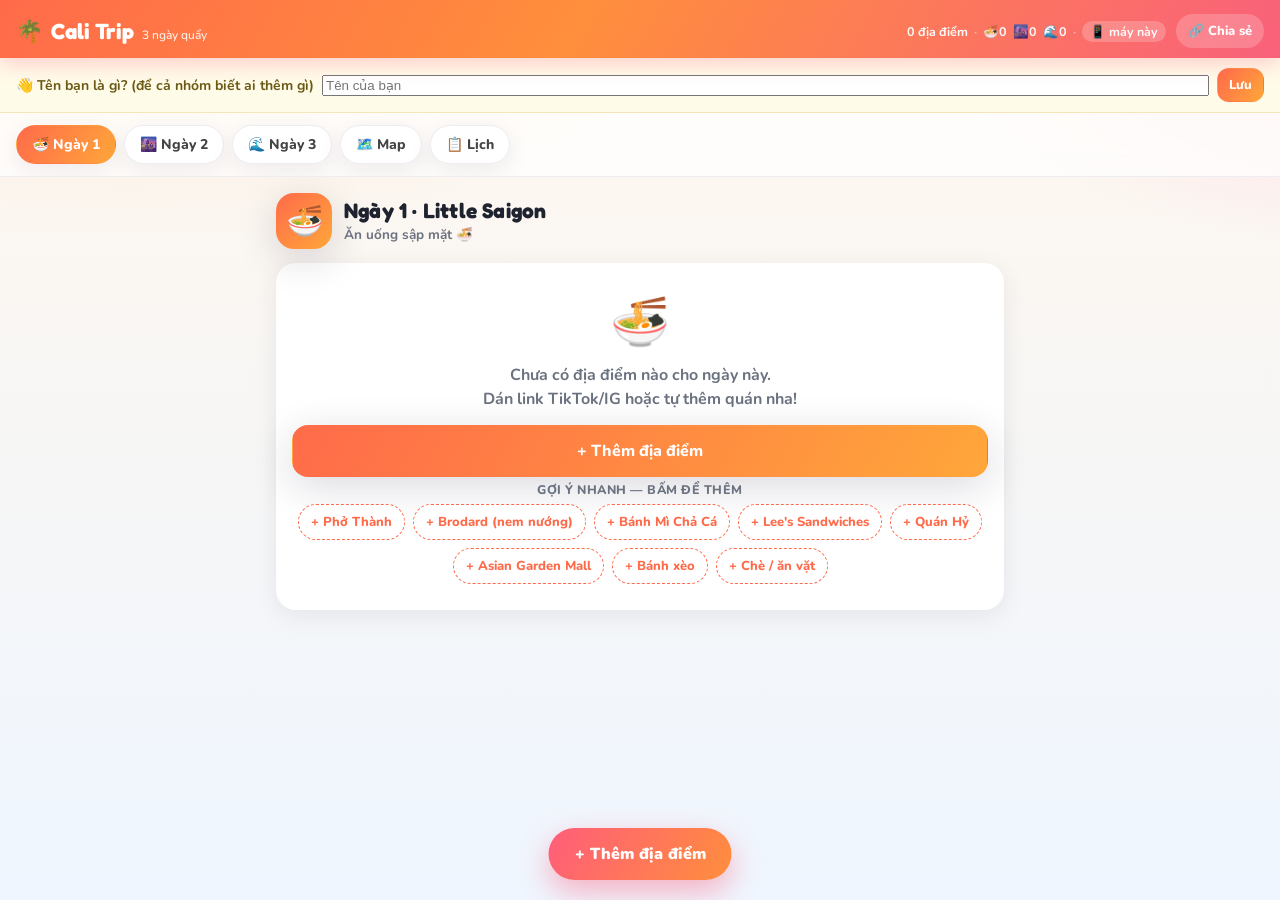
==== cali-trip/index.html @ a70340b1 "Add Cali Trip 3-day group travel planner (static, /cali-trip) Co-Authored-By: Claude Opus 4.8 <norep" ====
<!DOCTYPE html>
<html lang="vi">
<head>
<meta charset="utf-8">
<meta name="viewport" content="width=device-width, initial-scale=1, viewport-fit=cover">
<title>Cali Trip · 3 ngày</title>
<link rel="preconnect" href="https://fonts.googleapis.com">
<link rel="preconnect" href="https://fonts.gstatic.com" crossorigin>
<link href="https://fonts.googleapis.com/css2?family=Fredoka:wght@500;600;700&family=Nunito:wght@400;600;700;800;900&display=swap" rel="stylesheet">
<link rel="stylesheet" href="styles.css"/>
<script defer src="app.js"></script>
</head>
<body>
<header>
  <div class="brand">🌴 <span>Cali Trip</span> <small>3 ngày quẩy</small></div>
  <div class="spacer"></div>
  <div class="stats" id="stats"></div>
  <button class="ghost-top" data-act="io">🔗 Chia sẻ</button>
</header>

<div id="nameBar" class="namebar hidden"></div>

<nav id="tabs" class="tabs"></nav>

<main id="view"></main>

<button id="fab" class="fab">+ Thêm địa điểm</button>

<div id="modal" class="modal hidden"></div>
<div id="ioModal" class="modal hidden"></div>
<div id="toast" class="toast hidden"></div>
</body>
</html>
---- cali-trip/styles.css ----
:root{
  --bg1:#fff7ed; --bg2:#fef2f6; --bg3:#eff6ff;
  --ink:#1f2330; --muted:#6b7280; --line:#ececf1;
  --card:#ffffff; --radius:20px;
  --shadow:0 6px 24px rgba(30,20,50,.08);
  --shadow2:0 10px 40px rgba(30,20,50,.16);
  --c1:#ff6b4a; --c2:#ffa63a;
}
*{box-sizing:border-box;-webkit-tap-highlight-color:transparent}
html,body{margin:0;padding:0}
body{
  font-family:'Nunito',system-ui,-apple-system,Segoe UI,Roboto,sans-serif;
  color:var(--ink);
  background:
    radial-gradient(1200px 600px at 10% -10%, #ffe9d6 0%, transparent 55%),
    radial-gradient(1000px 500px at 110% 0%, #ffd9e6 0%, transparent 50%),
    linear-gradient(180deg, var(--bg1), var(--bg3));
  min-height:100vh; padding-bottom:96px;
}
h1,h2,h3{font-family:'Fredoka',sans-serif;margin:0;letter-spacing:.2px}
a{color:inherit}
button{font-family:inherit;cursor:pointer;border:none;background:none}
.hidden{display:none !important}

/* header */
header{
  position:sticky;top:0;z-index:30;
  display:flex;align-items:center;gap:10px;flex-wrap:wrap;
  padding:14px 16px 10px;
  background:linear-gradient(120deg,#ff6b4a,#ff8e3c 45%,#f9617b);
  color:#fff;box-shadow:0 6px 20px rgba(249,97,123,.28);
}
.brand{display:flex;align-items:baseline;gap:8px;font-family:'Fredoka';font-weight:700;font-size:22px}
.brand small{font-weight:500;font-size:12px;opacity:.9;font-family:'Nunito'}
header .spacer{flex:1}
.stats{display:flex;align-items:center;gap:6px;font-size:12.5px;font-weight:700;opacity:.96;flex-wrap:wrap}
.stats .dot{opacity:.5}
.stats .mode{background:rgba(255,255,255,.22);padding:2px 8px;border-radius:999px}
.ghost-top{background:rgba(255,255,255,.2);color:#fff;border-radius:999px;padding:8px 12px;font-weight:800;font-size:13px}
.ghost-top:active{transform:scale(.96)}

/* name bar */
.namebar{
  display:flex;gap:8px;align-items:center;flex-wrap:wrap;
  background:#fffbe9;border-bottom:1px solid #f4e6b8;
  padding:10px 16px;font-weight:700;font-size:14px;color:#6b5a16
}
.namebar input{flex:1;min-width:140px}

/* tabs */
.tabs{
  position:sticky;top:56px;z-index:20;
  display:flex;gap:8px;overflow-x:auto;padding:12px 16px;
  background:rgba(255,255,255,.72);backdrop-filter:blur(8px);
  border-bottom:1px solid var(--line);scrollbar-width:none
}
.tabs::-webkit-scrollbar{display:none}
.tab{
  white-space:nowrap;border-radius:999px;padding:9px 15px;font-weight:800;font-size:14px;
  background:#fff;color:#444;border:1.5px solid var(--line);box-shadow:var(--shadow)
}
.tab.active{background:linear-gradient(120deg,var(--c1),var(--c2));color:#fff;border-color:transparent}

main{padding:16px 16px 10px;max-width:760px;margin:0 auto}

/* day view */
.dayview .dayhead{display:flex;gap:12px;align-items:center;margin-bottom:14px}
.dayhead .dayemoji{
  font-size:30px;width:56px;height:56px;flex:none;display:grid;place-items:center;border-radius:18px;
  background:linear-gradient(135deg,var(--c1),var(--c2));box-shadow:var(--shadow2)
}
.dayhead h2{font-size:21px}
.dayhead p{margin:2px 0 0;color:var(--muted);font-weight:700;font-size:13.5px}

.slot{margin:18px 0}
.slothead{
  font-family:'Fredoka';font-weight:600;font-size:15px;margin:0 2px 10px;
  display:flex;align-items:center;gap:8px;color:#333
}
.slothead .count{font-size:12px;background:#fff;border:1.5px solid var(--line);color:var(--muted);border-radius:999px;padding:1px 8px}
.cards{display:flex;flex-direction:column;gap:12px}

.card{
  background:var(--card);border-radius:var(--radius);padding:14px 14px 12px;
  box-shadow:var(--shadow);border-left:5px solid var(--c1);position:relative;overflow:hidden
}
.card.local{border-left-style:dashed;background:#fffdf8}
.cardtop{display:flex;align-items:flex-start;gap:10px}
.cardname{font-family:'Fredoka';font-weight:600;font-size:17px;line-height:1.25;flex:1;word-break:break-word}
.vote{
  flex:none;background:#fff;border:1.5px solid var(--line);border-radius:999px;
  padding:7px 12px;font-weight:800;font-size:14px;color:#444;display:flex;gap:4px;align-items:center;transition:.12s
}
.vote b{font-variant-numeric:tabular-nums}
.vote.on{background:linear-gradient(120deg,#ff5d7a,#ff8a5c);color:#fff;border-color:transparent;box-shadow:0 4px 12px rgba(255,93,122,.35)}
.vote:active{transform:scale(.93)}
.meta{display:flex;align-items:center;gap:6px;flex-wrap:wrap;margin:8px 0 0}
.pill{font-size:11.5px;font-weight:800;background:#f4f4f8;color:#555;border-radius:999px;padding:3px 9px}
.pill.warn{background:#fff3d6;color:#8a6d13}
.by{font-size:12px;color:var(--muted);font-weight:700;margin-left:auto}
.notes{margin:9px 0 0;font-size:14px;color:#3a3f4d;line-height:1.5;white-space:pre-wrap}
.cardbtns{display:flex;gap:8px;flex-wrap:wrap;margin-top:11px}
.btn{
  border-radius:12px;padding:9px 13px;font-weight:800;font-size:14px;
  background:#f3f3f7;color:#333;display:inline-flex;align-items:center;gap:6px;text-decoration:none;border:1.5px solid transparent
}
.btn.sm{padding:7px 11px;font-size:13px}
.btn.ghost{background:#fff;border-color:var(--line)}
.btn.primary{background:linear-gradient(120deg,var(--c1),var(--c2));color:#fff}
.btn.big{width:100%;justify-content:center;padding:14px;font-size:16px;border-radius:16px;box-shadow:var(--shadow2)}
.btn.danger{color:#d23b4e}
.btn:active{transform:scale(.96)}
.embed{margin-top:12px}
.embed blockquote{margin:0 !important}

/* suggestions / empty */
.empty{text-align:center;padding:26px 16px;background:#fff;border-radius:var(--radius);box-shadow:var(--shadow)}
.empty .bigemoji{font-size:48px}
.empty p{color:var(--muted);font-weight:700;margin:8px 0 14px;line-height:1.5}
.suggs{display:flex;flex-wrap:wrap;gap:8px;justify-content:center;margin-top:6px}
.sugg{background:#fff;border:1.5px dashed var(--c1);color:var(--c1);border-radius:999px;padding:8px 12px;font-weight:800;font-size:13px}
.sugg:active{transform:scale(.95)}
.suggtitle{font-size:12.5px;color:var(--muted);font-weight:800;margin:4px 0 2px;text-transform:uppercase;letter-spacing:.5px}

/* map */
.mapview #map{height:62vh;min-height:360px;border-radius:var(--radius);box-shadow:var(--shadow);overflow:hidden;z-index:1}
.maplegend{display:flex;gap:14px;flex-wrap:wrap;margin-bottom:10px;font-weight:800;font-size:13px}
.maplegend .lg{display:flex;align-items:center;gap:6px}
.maplegend i{width:14px;height:14px;border-radius:50%;display:inline-block;border:2px solid #fff;box-shadow:0 0 0 1px #ddd}
.maperr{display:grid;place-items:center;height:100%;color:var(--muted);font-weight:700;padding:20px;text-align:center}
.hint{color:var(--muted);font-weight:700;font-size:12.5px;margin:10px 2px;line-height:1.5}

/* map list */
.maplist{margin-top:10px;display:flex;flex-direction:column;gap:2px}
.maprow{display:flex;align-items:center;gap:10px;padding:8px 0;border-bottom:1px dashed var(--line)}
.maprow:last-child{border-bottom:none}
.mapnum{flex:none;width:24px;height:24px;border-radius:50%;background:linear-gradient(120deg,var(--c1),var(--c2));color:#fff;font-weight:800;font-size:13px;display:grid;place-items:center}
.mapname{flex:1;font-weight:700;font-size:14.5px;word-break:break-word}

/* plan */
.planintro{color:#444;font-weight:700;font-size:13.5px;line-height:1.55;background:#fff;border-radius:16px;padding:12px 14px;box-shadow:var(--shadow);margin-bottom:14px}
.planday{background:var(--card);border-radius:var(--radius);box-shadow:var(--shadow);padding:14px;margin-bottom:14px;border-top:5px solid var(--c1)}
.plandayhead{font-family:'Fredoka';font-weight:600;font-size:17px;margin-bottom:8px}
.startctrl{display:flex;align-items:center;gap:8px;margin-bottom:10px;font-weight:700;font-size:13px;color:var(--muted)}
.timein{border:1.5px solid var(--line);border-radius:10px;padding:6px 8px;font-weight:700;font-family:inherit}
.timeline{display:flex;flex-direction:column;gap:2px}
.trow{display:flex;gap:12px;padding:9px 0;border-bottom:1px dashed var(--line)}
.trow:last-child{border-bottom:none}
.ttime{font-family:'Fredoka';font-weight:600;color:var(--c1);width:52px;flex:none;font-size:15px;font-variant-numeric:tabular-nums}
.tbody{font-size:14.5px;line-height:1.4}
.tbody b{font-weight:800}
.tdur{color:var(--muted);font-size:12.5px;font-weight:700}
.tv{font-size:12.5px;font-weight:800;color:#ff5d7a;margin-left:4px}
.tbody a{color:var(--c1);font-weight:800;text-decoration:none;margin-left:4px}
.planend{margin-top:10px;font-weight:800;font-size:13px;color:var(--muted)}
.planempty{color:var(--muted);font-weight:700;font-size:14px;padding:4px 0}

/* fab */
.fab{
  position:fixed;left:50%;transform:translateX(-50%);bottom:20px;z-index:40;
  background:linear-gradient(120deg,#ff5d7a,#ff8e3c);color:#fff;font-weight:900;font-size:16px;
  padding:15px 26px;border-radius:999px;box-shadow:0 12px 30px rgba(255,93,122,.45)
}
.fab:active{transform:translateX(-50%) scale(.95)}

/* modal / sheet */
.modal{position:fixed;inset:0;z-index:60;background:rgba(25,18,40,.45);display:flex;align-items:flex-end;justify-content:center;padding:0}
.sheet{
  background:#fff;width:100%;max-width:560px;border-radius:24px 24px 0 0;padding:18px 18px 26px;
  max-height:92vh;overflow:auto;box-shadow:var(--shadow2);animation:slideup .22s ease
}
@keyframes slideup{from{transform:translateY(30px);opacity:.4}to{transform:translateY(0);opacity:1}}
@media(min-width:620px){.modal{align-items:center}.sheet{border-radius:24px}}
.sheethead{display:flex;align-items:center;justify-content:space-between;margin-bottom:8px}
.sheethead h3{font-size:19px}
.x{font-size:20px;color:var(--muted);width:36px;height:36px;border-radius:50%}
.x:active{background:#f0f0f4}
.sheet label{display:block;font-weight:800;font-size:13px;color:#555;margin:14px 0 6px}
.sheet input,.sheet textarea{
  width:100%;border:1.5px solid var(--line);border-radius:14px;padding:12px;font-family:inherit;font-size:15px;font-weight:600;background:#fafafd
}
.sheet textarea{min-height:70px;resize:vertical}
.sheet input:focus,.sheet textarea:focus{outline:none;border-color:var(--c1);background:#fff}
.plathint{font-size:12.5px;font-weight:800;color:#2f9e5e;margin-top:6px;min-height:4px}
.choices{display:flex;gap:8px;flex-wrap:wrap}
.chip{border:1.5px solid var(--line);background:#fff;border-radius:999px;padding:9px 13px;font-weight:800;font-size:13.5px;color:#555}
.chip.on{background:linear-gradient(120deg,#ff6b4a,#ffa63a);color:#fff;border-color:transparent}
.chip:active{transform:scale(.95)}
.sheetbtns{margin-top:20px}
.inline{display:flex;gap:8px;align-items:center}
.inline input{flex:1}
.infobox{background:#f4f8ff;border:1.5px solid #dbe8ff;border-radius:14px;padding:12px 14px;margin-top:14px;font-size:13.5px;line-height:1.55;color:#33415c}
.infobox.warn{background:#fff6e8;border-color:#ffe0b2;color:#7a5a16}
.infobox b{font-weight:900}
.infobox p{margin:6px 0 0}

/* toast */
.toast{
  position:fixed;left:50%;bottom:92px;transform:translateX(-50%);z-index:80;
  background:#1f2330;color:#fff;font-weight:800;font-size:14px;padding:12px 18px;border-radius:999px;
  box-shadow:var(--shadow2);max-width:90vw;text-align:center
}
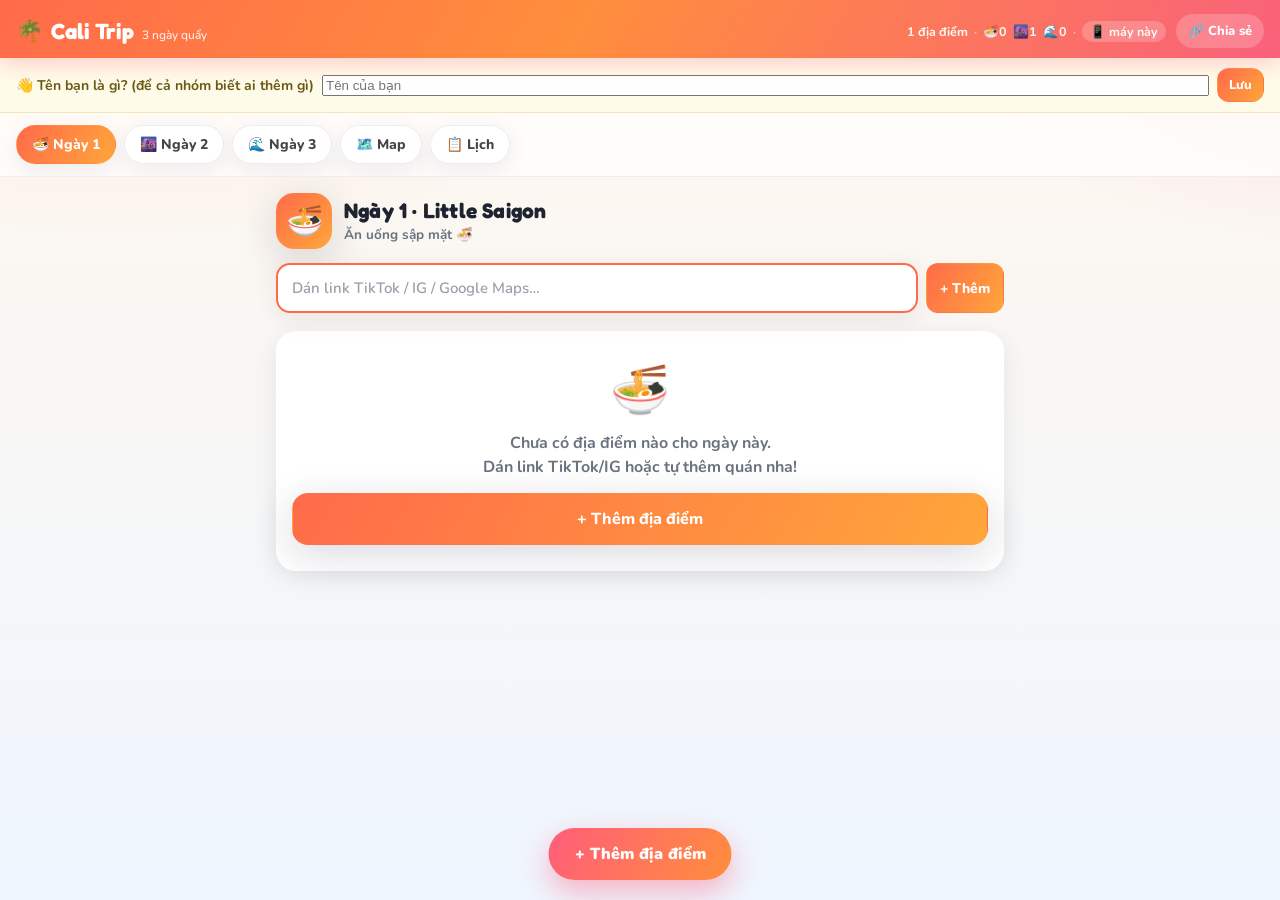
==== commit 9b9802b4: "Cali Trip: cache-bust css/js (v2) so updates show without stale cache Co-Authored-By: Claude Opus 4." ====
--- a/cali-trip/index.html
+++ b/cali-trip/index.html
@@ -7,8 +7,8 @@
 <link rel="preconnect" href="https://fonts.googleapis.com">
 <link rel="preconnect" href="https://fonts.gstatic.com" crossorigin>
 <link href="https://fonts.googleapis.com/css2?family=Fredoka:wght@500;600;700&family=Nunito:wght@400;600;700;800;900&display=swap" rel="stylesheet">
-<link rel="stylesheet" href="styles.css"/>
-<script defer src="app.js"></script>
+<link rel="stylesheet" href="styles.css?v=2"/>
+<script defer src="app.js?v=2"></script>
 </head>
 <body>
 <header>
--- a/cali-trip/styles.css
+++ b/cali-trip/styles.css
@@ -71,6 +71,13 @@
 }
 .dayhead h2{font-size:21px}
 .dayhead p{margin:2px 0 0;color:var(--muted);font-weight:700;font-size:13.5px}
+
+.quickadd{display:flex;gap:8px;margin:0 0 18px}
+.quickadd input{flex:1;min-width:0;border:2px solid var(--c1);border-radius:14px;padding:13px 14px;font-family:inherit;font-size:15px;font-weight:700;background:#fff;box-shadow:var(--shadow)}
+.quickadd input::placeholder{color:#9aa0ab;font-weight:600}
+.quickadd input:focus{outline:none;border-color:var(--c2)}
+.quickadd input:disabled{opacity:.6}
+.quickadd .btn{white-space:nowrap}
 
 .slot{margin:18px 0}
 .slothead{
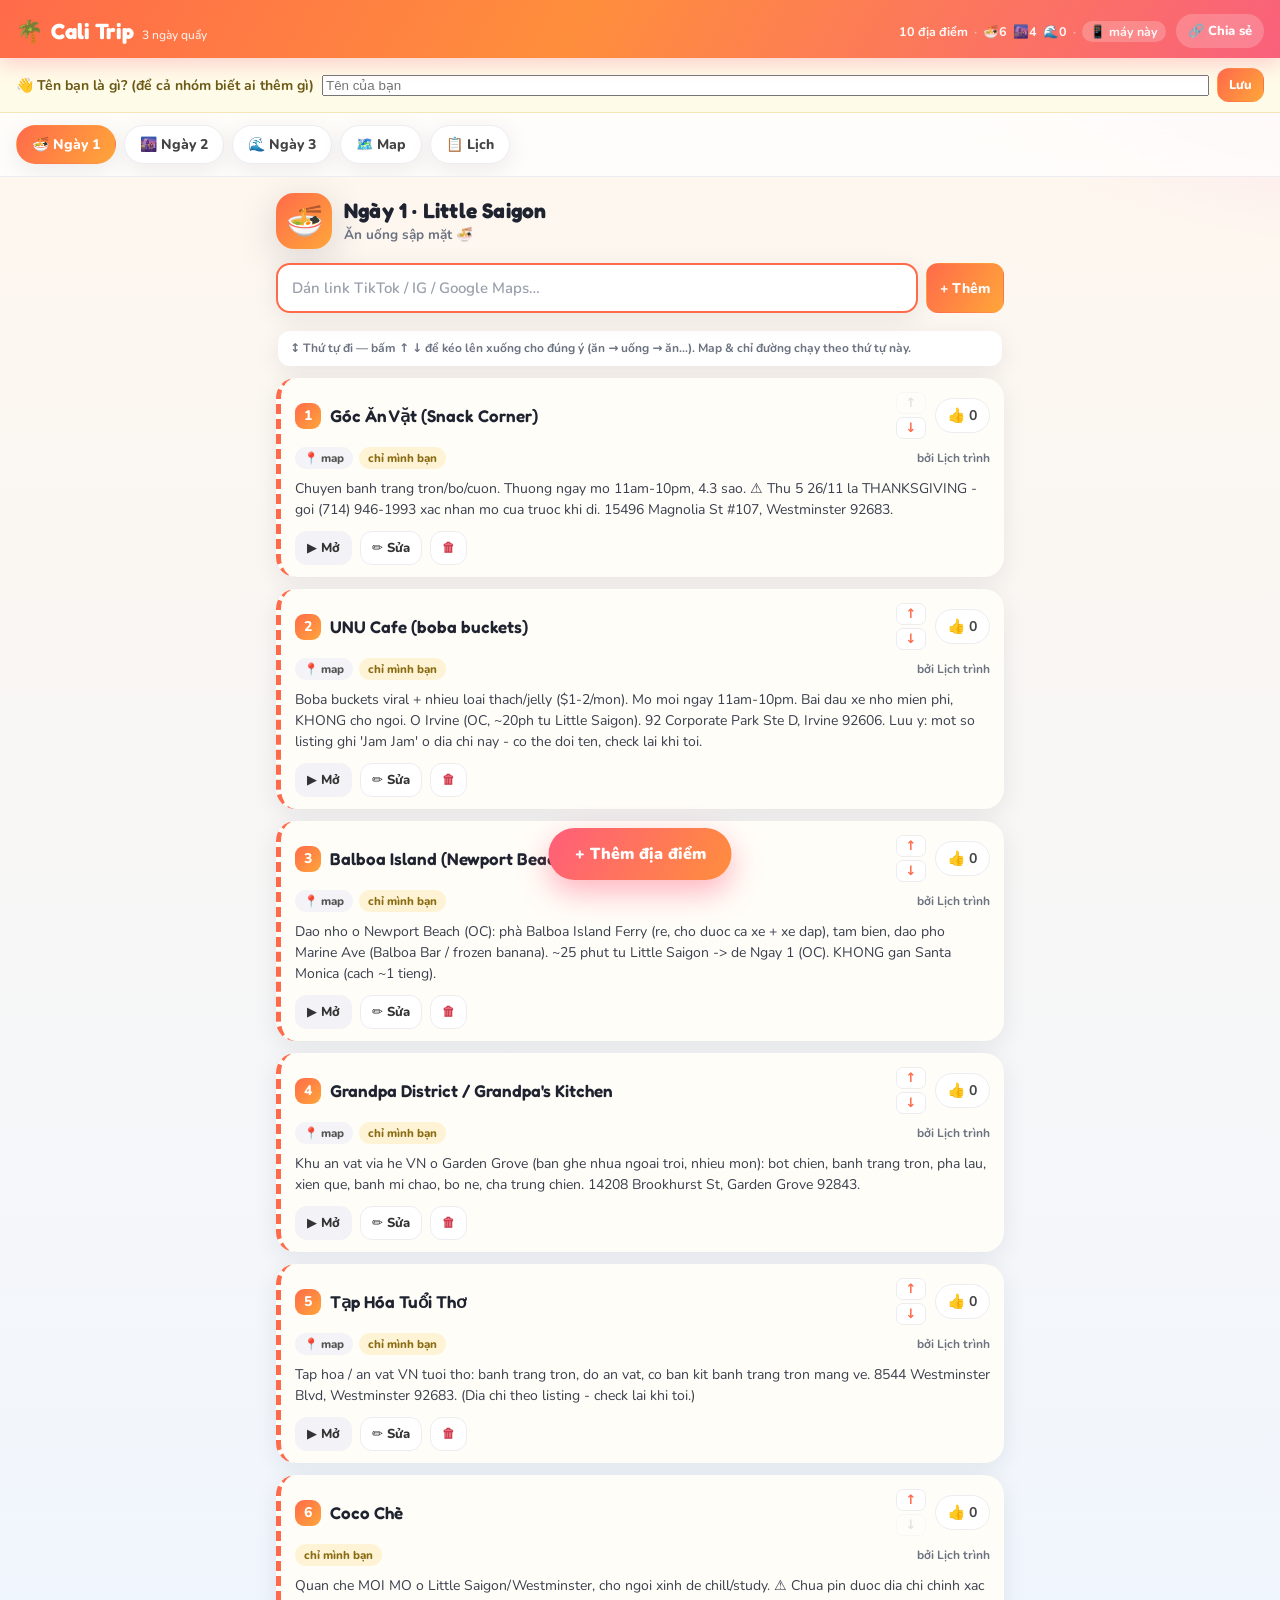
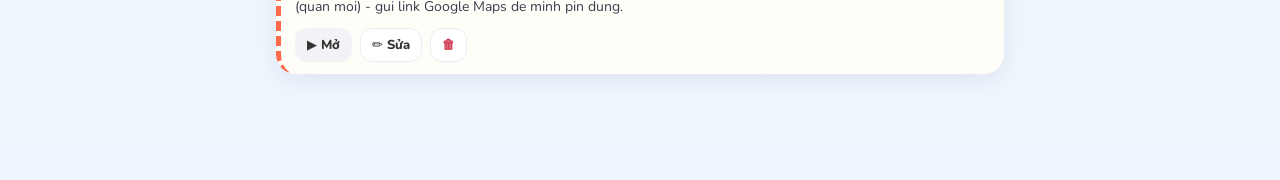
==== commit c948127b: "Cali Trip: manual reorder (up/down) per day; map/route follow manual order Co-Authored-By: Claude Op" ====
--- a/cali-trip/index.html
+++ b/cali-trip/index.html
@@ -7,8 +7,8 @@
 <link rel="preconnect" href="https://fonts.googleapis.com">
 <link rel="preconnect" href="https://fonts.gstatic.com" crossorigin>
 <link href="https://fonts.googleapis.com/css2?family=Fredoka:wght@500;600;700&family=Nunito:wght@400;600;700;800;900&display=swap" rel="stylesheet">
-<link rel="stylesheet" href="styles.css?v=2"/>
-<script defer src="app.js?v=2"></script>
+<link rel="stylesheet" href="styles.css?v=3"/>
+<script defer src="app.js?v=3"></script>
 </head>
 <body>
 <header>
--- a/cali-trip/styles.css
+++ b/cali-trip/styles.css
@@ -92,8 +92,14 @@
   box-shadow:var(--shadow);border-left:5px solid var(--c1);position:relative;overflow:hidden
 }
 .card.local{border-left-style:dashed;background:#fffdf8}
-.cardtop{display:flex;align-items:flex-start;gap:10px}
+.cardtop{display:flex;align-items:center;gap:9px}
+.ordnum{flex:none;width:26px;height:26px;border-radius:9px;background:linear-gradient(135deg,var(--c1),var(--c2));color:#fff;font-weight:800;font-size:14px;display:grid;place-items:center;font-variant-numeric:tabular-nums}
 .cardname{font-family:'Fredoka';font-weight:600;font-size:17px;line-height:1.25;flex:1;word-break:break-word}
+.movegrp{flex:none;display:inline-flex;flex-direction:column;gap:3px}
+.ordbtn{width:30px;height:22px;border-radius:7px;border:1.5px solid var(--line);background:#fff;font-weight:900;font-size:13px;color:var(--c1);line-height:1;display:grid;place-items:center}
+.ordbtn:active{transform:scale(.9)}
+.ordbtn[disabled]{opacity:.3;pointer-events:none;color:#aaa}
+.reorderhint{font-size:12px;color:var(--muted);font-weight:700;margin:0 2px 12px;line-height:1.45;background:#fff;border-radius:12px;padding:9px 12px;box-shadow:var(--shadow)}
 .vote{
   flex:none;background:#fff;border:1.5px solid var(--line);border-radius:999px;
   padding:7px 12px;font-weight:800;font-size:14px;color:#444;display:flex;gap:4px;align-items:center;transition:.12s
